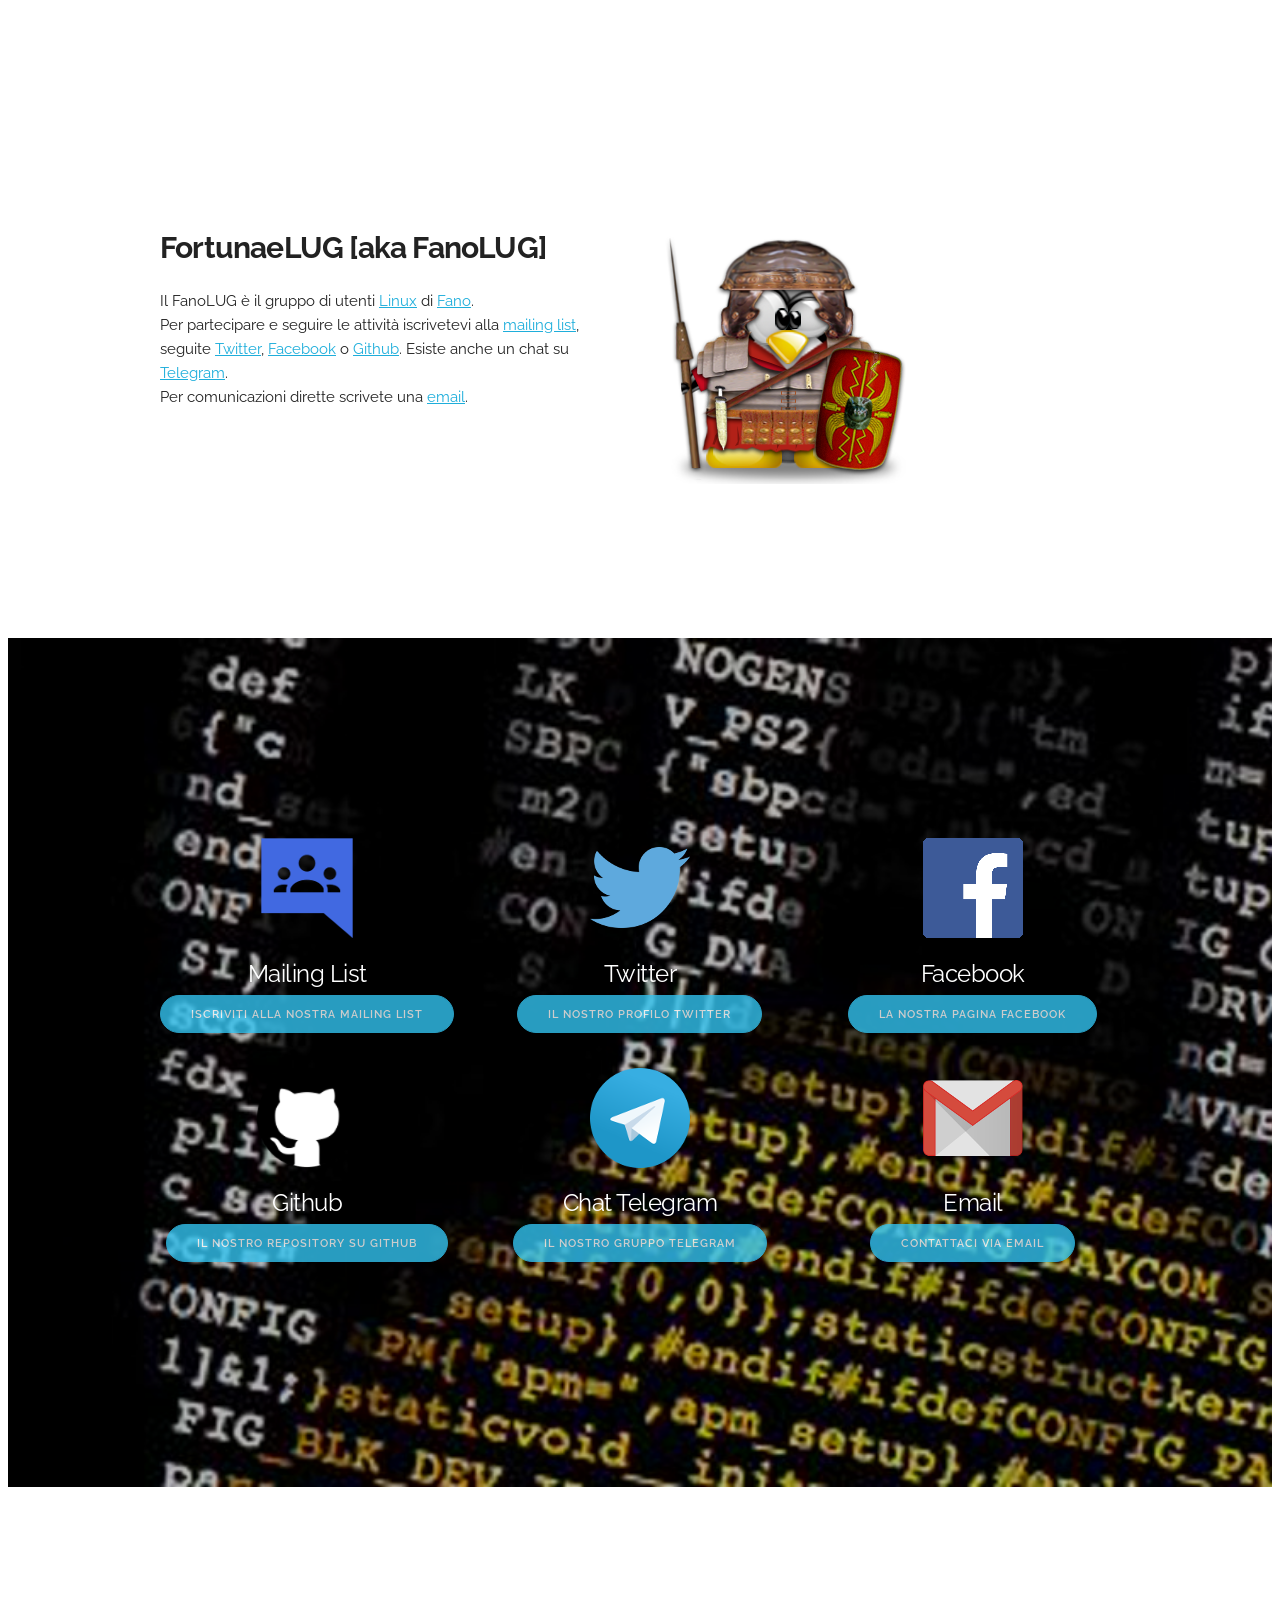
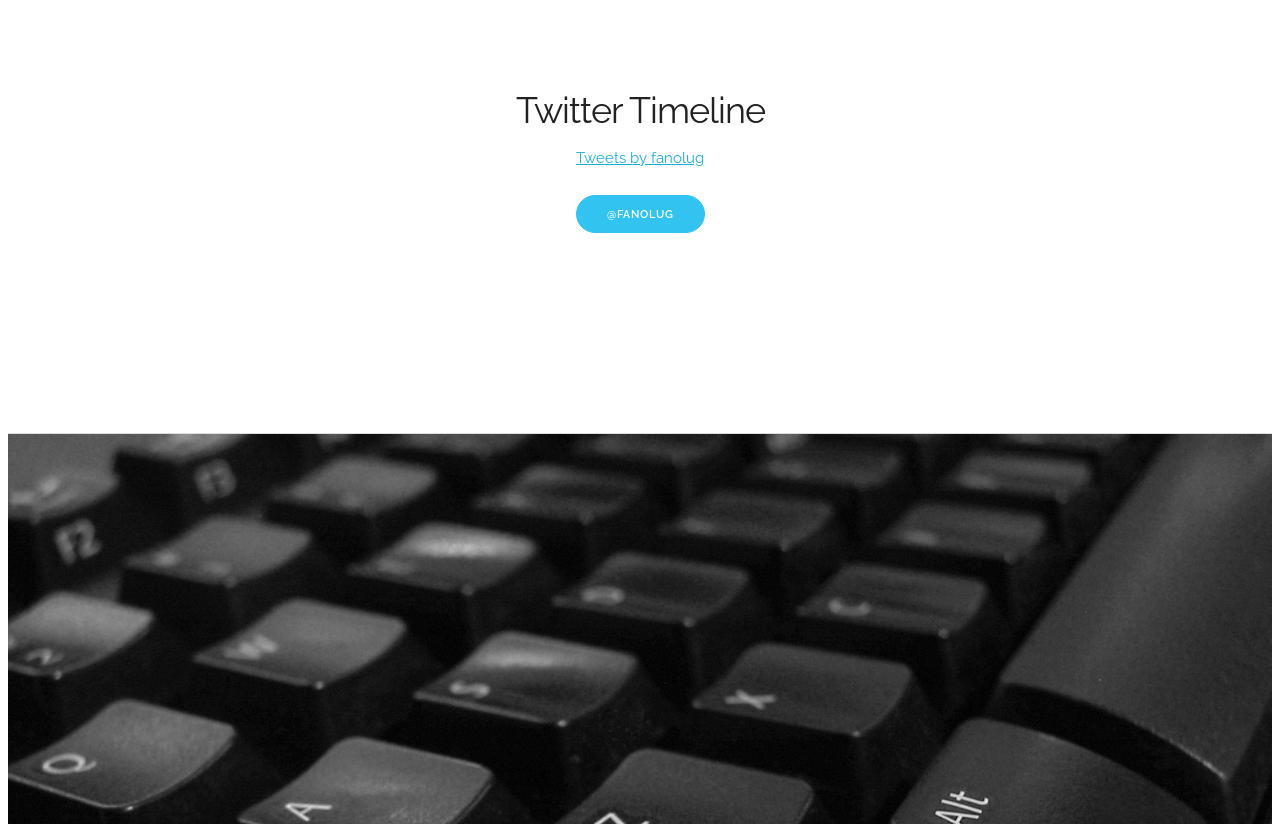
==== sitonew/index.html @ d25d57a5 "bozza nuovo sito by trottomv" ====
<!DOCTYPE html>
<html lang="en">
<head>

  <!-- Basic Page Needs
  –––––––––––––––––––––––––––––––––––––––––––––––––– -->
  <meta charset="utf-8">
  <title>Skeleton: Responsive CSS Boilerplate</title>
  <meta name="description" content="">
  <meta name="author" content="">

  <!-- Mobile Specific Metas
  –––––––––––––––––––––––––––––––––––––––––––––––––– -->
  <meta name="viewport" content="width=device-width, initial-scale=1">

  <!-- FONT
  –––––––––––––––––––––––––––––––––––––––––––––––––– -->
  <link href='//fonts.googleapis.com/css?family=Raleway:400,300,600' rel='stylesheet' type='text/css'>

  <!-- CSS
  –––––––––––––––––––––––––––––––––––––––––––––––––– -->
  <link rel="stylesheet" href="..css/normalize.css">
  <link rel="stylesheet" href="css/skeleton.css">
  <link rel="stylesheet" href="css/custom.css">

  <!-- Scripts
  –––––––––––––––––––––––––––––––––––––––––––––––––– -->
  <script src="//ajax.googleapis.com/ajax/libs/jquery/2.1.1/jquery.min.js"></script>

  <!-- Favicon
  –––––––––––––––––––––––––––––––––––––––––––––––––– -->
  <link rel="icon" type="image/png" href="../../dist/images/favicon.png">

</head>
<body>

  <!-- Primary Page Layout
  –––––––––––––––––––––––––––––––––––––––––––––––––– -->

  <div class="section hero">
    <div class="container">
      <div class="row">
        <div class="one-half column">
          <h4 class="hero-heading"><b>FortunaeLUG [aka FanoLUG]</b></h4>
            Il FanoLUG è il gruppo di utenti <a href="https://it.wikipedia.org/wiki/Linux">Linux</a> di <a href="https://it.wikipedia.org/wiki/Fano">Fano</a>.<br/>
            Per partecipare e seguire le attività iscrivetevi alla <a href="https://groups.google.com/forum/#!forum/fanolug">mailing list</a>, seguite <a href="http://twitter.com/fanolug">Twitter</a>, <a href="https://www.facebook.com/fanolug">Facebook</a> o <a href="https://github.com/fanolug">Github</a>. Esiste anche un chat su <a href="https://github.com/fanolug">Telegram</a>.<br/>
            Per comunicazioni dirette scrivete una <a href="mailto:gecco@napodano.com">email</a>.<br/>
        </div>
        <div class="one-half column phones">
          <img src="images/logolug.png">
        </div>
      </div>
    </div>
  </div>

  <div class="section values">
    <div class="container">
      <div class="row">
        <div class="one-third column value">
          <h2 class="value-multiplier"><img src="images/googlegroups.png"></h2>
          <h5 class="value-heading">Mailing List</h5>
          <p class="value-description"><a class="button button-primary" href="https://groups.google.com/forum/#!forum/fanolug">Iscriviti alla nostra Mailing List</a></p>
        </div>
        <div class="one-third column value">
          <h2 class="value-multiplier"><img src="images/twitter.png"></h2>
          <h5 class="value-heading">Twitter</h5>
          <p class="value-description"><a class="button button-primary" href="https://twitter.com/fanolug">Il nostro profilo Twitter</a></p>
        </div>
        <div class="one-third column value">
          <h2 class="value-multiplier"><img src="images/facebook.png"></h2>
          <h5 class="value-heading">Facebook</h5>
          <p class="value-description"><a class="button button-primary" href="https://www.facebook.com/fanolug">La nostra pagina Facebook</a></p>
        </div>
      </div>
      <div class="row">
        <div class="one-third column value">
          <h2 class="value-multiplier"><img src="images/github.png"></h2>
          <h5 class="value-heading">Github</h5>
          <p class="value-description"><a class="button button-primary" href="https://github.com/fanolug">Il nostro repository su Github</a></p>
        </div>
        <div class="one-third column value">
          <h2 class="value-multiplier"><img src="images/telegram.png"></h2>
          <h5 class="value-heading">Chat Telegram</h5>
          <p class="value-description"><a class="button button-primary" href="https://github.com/fanolug">Il nostro gruppo Telegram</a></p>
        </div>
        <div class="one-third column value">
          <h2 class="value-multiplier"><img src="images/gmail.png"></h2>
          <h5 class="value-heading">Email</h5>
          <p class="value-description"><a class="button button-primary" href="mailto:gecco@napodano.com">Contattaci via Email</a></p>
        </div>
      </div>
    </div>
  </div>

  <div class="section get-help">
    <div class="container">
      <h3 class="section-heading">Twitter Timeline</h3>
      <p><a class="twitter-timeline" data-lang="it" data-width="800" data-height="800" data-theme="light" href="https://twitter.com/fanolug">Tweets by fanolug</a> <script async src="//platform.twitter.com/widgets.js" charset="utf-8"></script></p>
      <a class="button button-primary" href="https://twitter.com/fanolug">@fanolug</a>
    </div>
  </div>

  <div class="section categories">
    <!-- <div class="container">
      <h3 class="section-heading">Responsive Images</h3>
      <p class="section-description">Skeleton images sit easily in grid with .u-max-full-width class. I suggest exploring solution to serving different images based on device size.</p>
      <div class="row">
        <div class="one-half column category">
          <img class="u-max-full-width" src="images/placeholder.png">
        </div>
        <div class="one-half column category">
          <img class="u-max-full-width" src="images/placeholder.png">
        </div>
      </div>
    </div> -->
  </div>




<!-- End Document
  –––––––––––––––––––––––––––––––––––––––––––––––––– -->
</body>
</html>
---- sitonew/css/skeleton.css ----
/*
* Skeleton V2.0.4
* Copyright 2014, Dave Gamache
* www.getskeleton.com
* Free to use under the MIT license.
* http://www.opensource.org/licenses/mit-license.php
* 12/29/2014
*/


/* Table of contents
––––––––––––––––––––––––––––––––––––––––––––––––––
- Grid
- Base Styles
- Typography
- Links
- Buttons
- Forms
- Lists
- Code
- Tables
- Spacing
- Utilities
- Clearing
- Media Queries
*/


/* Grid
–––––––––––––––––––––––––––––––––––––––––––––––––– */
.container {
  position: relative;
  width: 100%;
  max-width: 960px;
  margin: 0 auto;
  padding: 0 20px;
  box-sizing: border-box; }
.column,
.columns {
  width: 100%;
  float: left;
  box-sizing: border-box; }

/* For devices larger than 400px */
@media (min-width: 400px) {
  .container {
    width: 85%;
    padding: 0; }
}

/* For devices larger than 550px */
@media (min-width: 550px) {
  .container {
    width: 80%; }
  .column,
  .columns {
    margin-left: 4%; }
  .column:first-child,
  .columns:first-child {
    margin-left: 0; }

  .one.column,
  .one.columns                    { width: 4.66666666667%; }
  .two.columns                    { width: 13.3333333333%; }
  .three.columns                  { width: 22%;            }
  .four.columns                   { width: 30.6666666667%; }
  .five.columns                   { width: 39.3333333333%; }
  .six.columns                    { width: 48%;            }
  .seven.columns                  { width: 56.6666666667%; }
  .eight.columns                  { width: 65.3333333333%; }
  .nine.columns                   { width: 74.0%;          }
  .ten.columns                    { width: 82.6666666667%; }
  .eleven.columns                 { width: 91.3333333333%; }
  .twelve.columns                 { width: 100%; margin-left: 0; }

  .one-third.column               { width: 30.6666666667%; }
  .two-thirds.column              { width: 65.3333333333%; }

  .one-half.column                { width: 48%; }

  /* Offsets */
  .offset-by-one.column,
  .offset-by-one.columns          { margin-left: 8.66666666667%; }
  .offset-by-two.column,
  .offset-by-two.columns          { margin-left: 17.3333333333%; }
  .offset-by-three.column,
  .offset-by-three.columns        { margin-left: 26%;            }
  .offset-by-four.column,
  .offset-by-four.columns         { margin-left: 34.6666666667%; }
  .offset-by-five.column,
  .offset-by-five.columns         { margin-left: 43.3333333333%; }
  .offset-by-six.column,
  .offset-by-six.columns          { margin-left: 52%;            }
  .offset-by-seven.column,
  .offset-by-seven.columns        { margin-left: 60.6666666667%; }
  .offset-by-eight.column,
  .offset-by-eight.columns        { margin-left: 69.3333333333%; }
  .offset-by-nine.column,
  .offset-by-nine.columns         { margin-left: 78.0%;          }
  .offset-by-ten.column,
  .offset-by-ten.columns          { margin-left: 86.6666666667%; }
  .offset-by-eleven.column,
  .offset-by-eleven.columns       { margin-left: 95.3333333333%; }

  .offset-by-one-third.column,
  .offset-by-one-third.columns    { margin-left: 34.6666666667%; }
  .offset-by-two-thirds.column,
  .offset-by-two-thirds.columns   { margin-left: 69.3333333333%; }

  .offset-by-one-half.column,
  .offset-by-one-half.columns     { margin-left: 52%; }

}


/* Base Styles
–––––––––––––––––––––––––––––––––––––––––––––––––– */
/* NOTE
html is set to 62.5% so that all the REM measurements throughout Skeleton
are based on 10px sizing. So basically 1.5rem = 15px :) */
html {
  font-size: 62.5%; }
body {
  font-size: 1.5em; /* currently ems cause chrome bug misinterpreting rems on body element */
  line-height: 1.6;
  font-weight: 400;
  font-family: "Raleway", "HelveticaNeue", "Helvetica Neue", Helvetica, Arial, sans-serif;
  color: #222; }


/* Typography
–––––––––––––––––––––––––––––––––––––––––––––––––– */
h1, h2, h3, h4, h5, h6 {
  margin-top: 0;
  margin-bottom: 2rem;
  font-weight: 400; }
h1 { font-size: 4.0rem; line-height: 1.2;  letter-spacing: -.1rem;}
h2 { font-size: 3.6rem; line-height: 1.25; letter-spacing: -.1rem; }
h3 { font-size: 3.0rem; line-height: 1.3;  letter-spacing: -.1rem; }
h4 { font-size: 2.4rem; line-height: 1.35; letter-spacing: -.08rem; }
h5 { font-size: 1.8rem; line-height: 1.5;  letter-spacing: -.05rem; }
h6 { font-size: 1.5rem; line-height: 1.6;  letter-spacing: 0; }

/* Larger than phablet */
@media (min-width: 550px) {
  h1 { font-size: 5.0rem; }
  h2 { font-size: 4.2rem; }
  h3 { font-size: 3.6rem; }
  h4 { font-size: 3.0rem; }
  h5 { font-size: 2.4rem; }
  h6 { font-size: 1.5rem; }
}

p {
  margin-top: 0; }


/* Links
–––––––––––––––––––––––––––––––––––––––––––––––––– */
a {
  color: #1EAEDB; }
a:hover {
  color: #0FA0CE; }


/* Buttons
–––––––––––––––––––––––––––––––––––––––––––––––––– */
.button,
button,
input[type="submit"],
input[type="reset"],
input[type="button"] {
  display: inline-block;
  height: 38px;
  padding: 0 30px;
  color: #555;
  text-align: center;
  font-size: 11px;
  font-weight: 600;
  line-height: 38px;
  letter-spacing: .1rem;
  text-transform: uppercase;
  text-decoration: none;
  white-space: nowrap;
  background-color: transparent;
  border-radius: 4px;
  border: 1px solid #bbb;
  cursor: pointer;
  box-sizing: border-box; }
.button:hover,
button:hover,
input[type="submit"]:hover,
input[type="reset"]:hover,
input[type="button"]:hover,
.button:focus,
button:focus,
input[type="submit"]:focus,
input[type="reset"]:focus,
input[type="button"]:focus {
  color: #333;
  border-color: #888;
  outline: 0; }
.button.button-primary,
button.button-primary,
input[type="submit"].button-primary,
input[type="reset"].button-primary,
input[type="button"].button-primary {
  color: #FFF;
  background-color: #33C3F0;
  border-color: #33C3F0; }
.button.button-primary:hover,
button.button-primary:hover,
input[type="submit"].button-primary:hover,
input[type="reset"].button-primary:hover,
input[type="button"].button-primary:hover,
.button.button-primary:focus,
button.button-primary:focus,
input[type="submit"].button-primary:focus,
input[type="reset"].button-primary:focus,
input[type="button"].button-primary:focus {
  color: #FFF;
  background-color: #1EAEDB;
  border-color: #1EAEDB; }


/* Forms
–––––––––––––––––––––––––––––––––––––––––––––––––– */
input[type="email"],
input[type="number"],
input[type="search"],
input[type="text"],
input[type="tel"],
input[type="url"],
input[type="password"],
textarea,
select {
  height: 38px;
  padding: 6px 10px; /* The 6px vertically centers text on FF, ignored by Webkit */
  background-color: #fff;
  border: 1px solid #D1D1D1;
  border-radius: 4px;
  box-shadow: none;
  box-sizing: border-box; }
/* Removes awkward default styles on some inputs for iOS */
input[type="email"],
input[type="number"],
input[type="search"],
input[type="text"],
input[type="tel"],
input[type="url"],
input[type="password"],
textarea {
  -webkit-appearance: none;
     -moz-appearance: none;
          appearance: none; }
textarea {
  min-height: 65px;
  padding-top: 6px;
  padding-bottom: 6px; }
input[type="email"]:focus,
input[type="number"]:focus,
input[type="search"]:focus,
input[type="text"]:focus,
input[type="tel"]:focus,
input[type="url"]:focus,
input[type="password"]:focus,
textarea:focus,
select:focus {
  border: 1px solid #33C3F0;
  outline: 0; }
label,
legend {
  display: block;
  margin-bottom: .5rem;
  font-weight: 600; }
fieldset {
  padding: 0;
  border-width: 0; }
input[type="checkbox"],
input[type="radio"] {
  display: inline; }
label > .label-body {
  display: inline-block;
  margin-left: .5rem;
  font-weight: normal; }


/* Lists
–––––––––––––––––––––––––––––––––––––––––––––––––– */
ul {
  list-style: circle inside; }
ol {
  list-style: decimal inside; }
ol, ul {
  padding-left: 0;
  margin-top: 0; }
ul ul,
ul ol,
ol ol,
ol ul {
  margin: 1.5rem 0 1.5rem 3rem;
  font-size: 90%; }
li {
  margin-bottom: 1rem; }


/* Code
–––––––––––––––––––––––––––––––––––––––––––––––––– */
code {
  padding: .2rem .5rem;
  margin: 0 .2rem;
  font-size: 90%;
  white-space: nowrap;
  background: #F1F1F1;
  border: 1px solid #E1E1E1;
  border-radius: 4px; }
pre > code {
  display: block;
  padding: 1rem 1.5rem;
  white-space: pre; }


/* Tables
–––––––––––––––––––––––––––––––––––––––––––––––––– */
th,
td {
  padding: 12px 15px;
  text-align: left;
  border-bottom: 1px solid #E1E1E1; }
th:first-child,
td:first-child {
  padding-left: 0; }
th:last-child,
td:last-child {
  padding-right: 0; }


/* Spacing
–––––––––––––––––––––––––––––––––––––––––––––––––– */
button,
.button {
  margin-bottom: 1rem; }
input,
textarea,
select,
fieldset {
  margin-bottom: 1.5rem; }
pre,
blockquote,
dl,
figure,
table,
p,
ul,
ol,
form {
  margin-bottom: 2.5rem; }


/* Utilities
–––––––––––––––––––––––––––––––––––––––––––––––––– */
.u-full-width {
  width: 100%;
  box-sizing: border-box; }
.u-max-full-width {
  max-width: 100%;
  box-sizing: border-box; }
.u-pull-right {
  float: right; }
.u-pull-left {
  float: left; }


/* Misc
–––––––––––––––––––––––––––––––––––––––––––––––––– */
hr {
  margin-top: 3rem;
  margin-bottom: 3.5rem;
  border-width: 0;
  border-top: 1px solid #E1E1E1; }


/* Clearing
–––––––––––––––––––––––––––––––––––––––––––––––––– */

/* Self Clearing Goodness */
.container:after,
.row:after,
.u-cf {
  content: "";
  display: table;
  clear: both; }


/* Media Queries
–––––––––––––––––––––––––––––––––––––––––––––––––– */
/*
Note: The best way to structure the use of media queries is to create the queries
near the relevant code. For example, if you wanted to change the styles for buttons
on small devices, paste the mobile query code up in the buttons section and style it
there.
*/


/* Larger than mobile */
@media (min-width: 400px) {}

/* Larger than phablet (also point when grid becomes active) */
@media (min-width: 550px) {}

/* Larger than tablet */
@media (min-width: 750px) {}

/* Larger than desktop */
@media (min-width: 1000px) {}

/* Larger than Desktop HD */
@media (min-width: 1200px) {}
---- sitonew/css/custom.css ----
/* Shared
–––––––––––––––––––––––––––––––––––––––––––––––––– */
.button {
  border-radius: 100px;
}

/* Sections
–––––––––––––––––––––––––––––––––––––––––––––––––– */
.section {
  padding: 8rem 0 7rem;
  text-align: center;
}
.section-heading,
.section-description {
  margin-bottom: 1.2rem;
}

/* Hero
–––––––––––––––––––––––––––––––––––––––––––––––––– */
.phones {
  position: relative;
}
.phone {
  position: relative;
  max-width: 80%;
  margin: 3rem auto -12rem;
}
.phone + .phone {
  display: none;
}

/* Values
–––––––––––––––––––––––––––––––––––––––––––––––––– */
.values {
  background-image: url('../images/codingtux.png');
  background-size: cover;
  color: #fff;
  padding-bottom: 5rem;
}
.value-multiplier {
  margin-bottom: .5rem;
  color: #11DFC7;
}
.value-heading {
  margin-bottom: .3rem;
}
.value-description {
  opacity: .8;
  font-weight: 600;
}

/* Help
–––––––––––––––––––––––––––––––––––––––––––––––––– */
.get-help {
  border-bottom: 1px solid #ddd;
}

/* Categories
–––––––––––––––––––––––––––––––––––––––––––––––––– */
.categories {
  background-image: url('../images/keyboard.jpg');
  background-size: cover;
  color: #fff;
}
.categories .section-description {
  margin-bottom: 4rem;
}

/* Bigger than 550 */
@media (min-width: 550px) {
  .section {
    padding: 12rem 0 11rem;
  }
  .hero {
    padding-bottom: 12rem;
    text-align: left;
    height: 165px;
  }
  .phone {
    position: absolute;
    top: -7rem;
    right: 3rem;
    max-height: 362px;
    z-index: 3;
  }
  .phone + .phone {
    top: -6rem;
    display: block;
    max-width: 73.8%;
    right: 0;
    z-index: 2;
    max-height: 338px;
  }
  .hero-heading {
    font-size: 2.4rem;
  }
}

/* Bigger than 750 */
@media (min-width: 750px) {
  .hero {
    height: 190px;
  }
  .hero-heading {
    font-size: 2.6rem;
  }
  .section {
    padding: 14rem 0 15rem;
  }
  .hero {
    padding: 16rem 0 14rem;
  }
  .section-description {
    max-width: 60%;
    margin-left: auto;
    margin-right: auto;
  }
  .phone {
    top: -14rem;
    right: 5rem;
    max-height: 510px;
  }
  .phone + .phone {
    top: -12rem;
    max-height: 472px;
  }
  .categories {
    padding: 15rem 0 8rem;
  }
}

/* Bigger than 1000 */
@media (min-width: 1000px) {
  .section {
    padding: 20rem 0 19rem;
  }
  .hero {
    padding: 22rem 0;
  }
  .hero-heading {
    font-size: 3.0rem;
  }
  .phone {
    top: -16rem;
    max-height: 615px;
  }
  .phone + .phone {
    top: -14rem;
    max-height: 570px;
  }
}
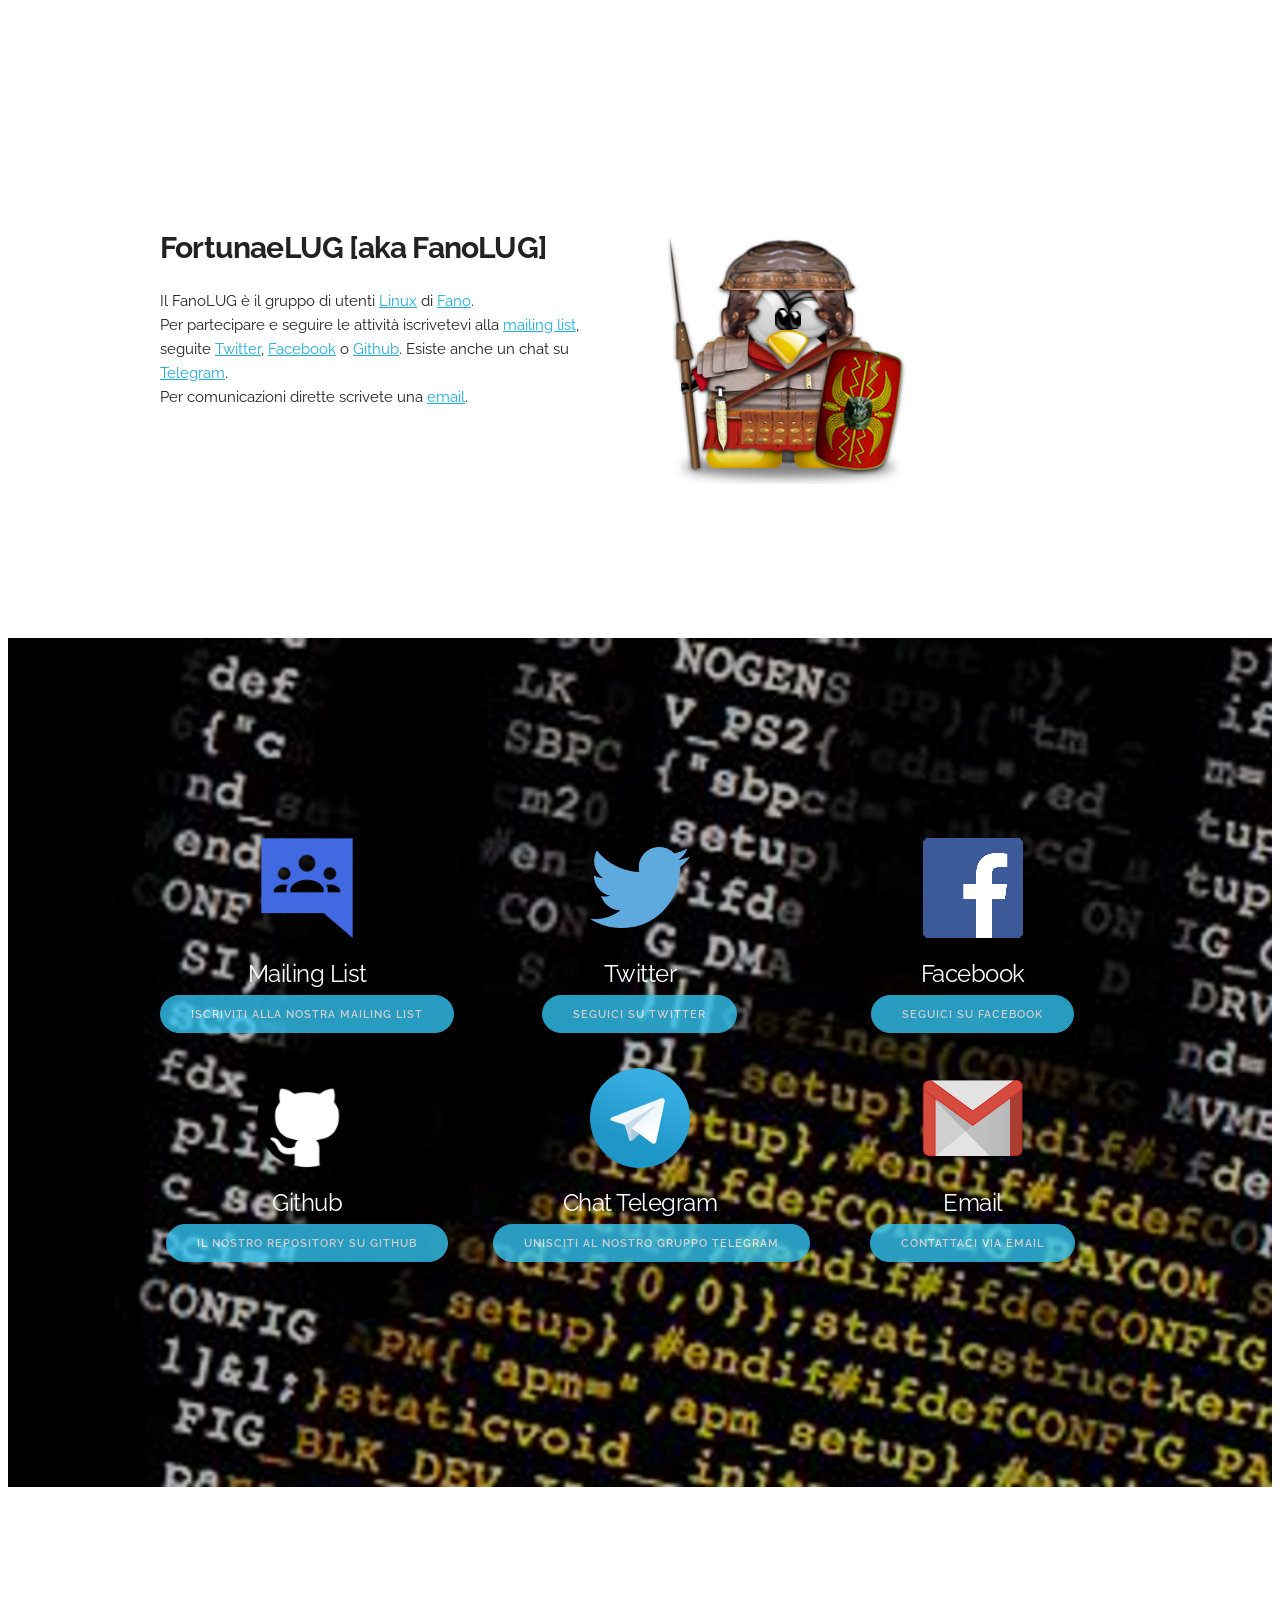
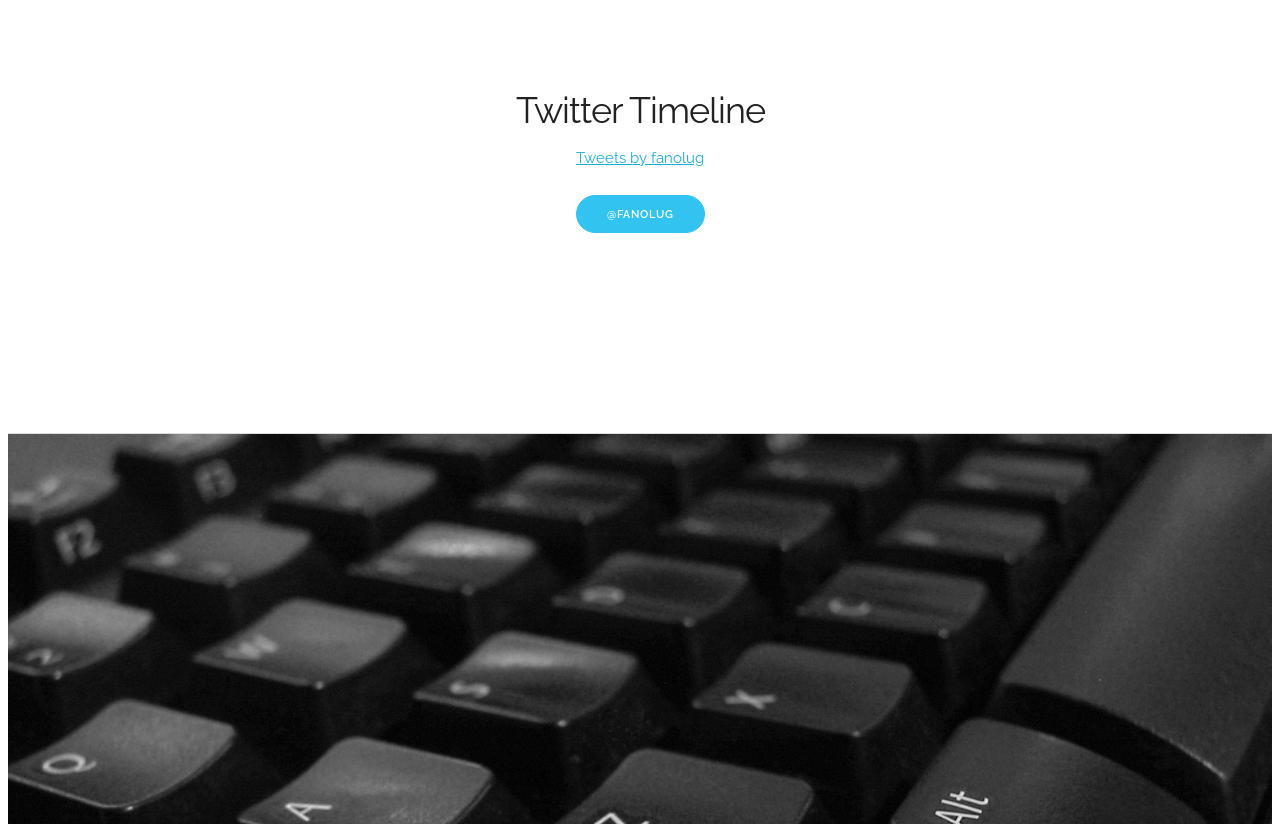
==== commit 8a6335e1: "piccole correzioni" ====
--- a/sitonew/index.html
+++ b/sitonew/index.html
@@ -64,12 +64,12 @@
         <div class="one-third column value">
           <h2 class="value-multiplier"><img src="images/twitter.png"></h2>
           <h5 class="value-heading">Twitter</h5>
-          <p class="value-description"><a class="button button-primary" href="https://twitter.com/fanolug">Il nostro profilo Twitter</a></p>
+          <p class="value-description"><a class="button button-primary" href="https://twitter.com/fanolug">Seguici su Twitter</a></p>
         </div>
         <div class="one-third column value">
           <h2 class="value-multiplier"><img src="images/facebook.png"></h2>
           <h5 class="value-heading">Facebook</h5>
-          <p class="value-description"><a class="button button-primary" href="https://www.facebook.com/fanolug">La nostra pagina Facebook</a></p>
+          <p class="value-description"><a class="button button-primary" href="https://www.facebook.com/fanolug">Seguici su Facebook</a></p>
         </div>
       </div>
       <div class="row">
@@ -81,7 +81,7 @@
         <div class="one-third column value">
           <h2 class="value-multiplier"><img src="images/telegram.png"></h2>
           <h5 class="value-heading">Chat Telegram</h5>
-          <p class="value-description"><a class="button button-primary" href="https://github.com/fanolug">Il nostro gruppo Telegram</a></p>
+          <p class="value-description"><a class="button button-primary" href="https://github.com/fanolug">Unisciti al nostro gruppo Telegram</a></p>
         </div>
         <div class="one-third column value">
           <h2 class="value-multiplier"><img src="images/gmail.png"></h2>
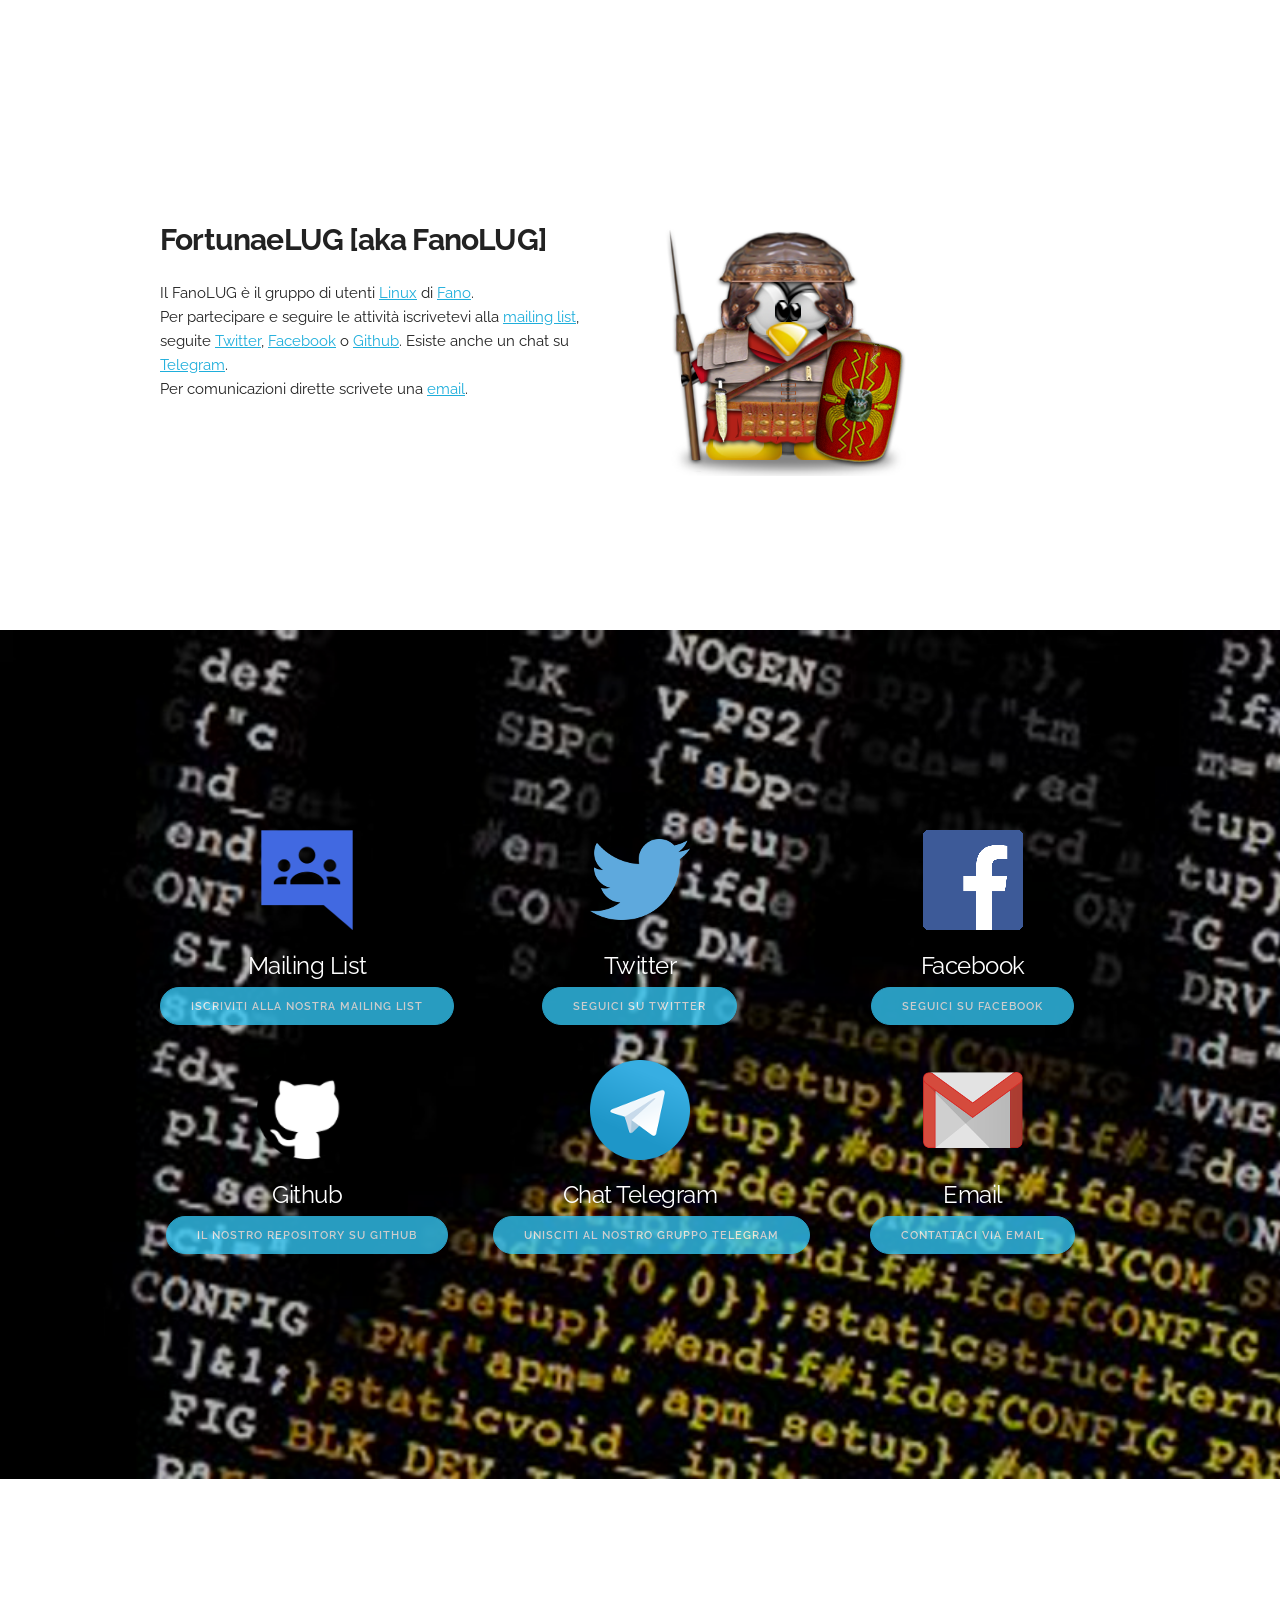
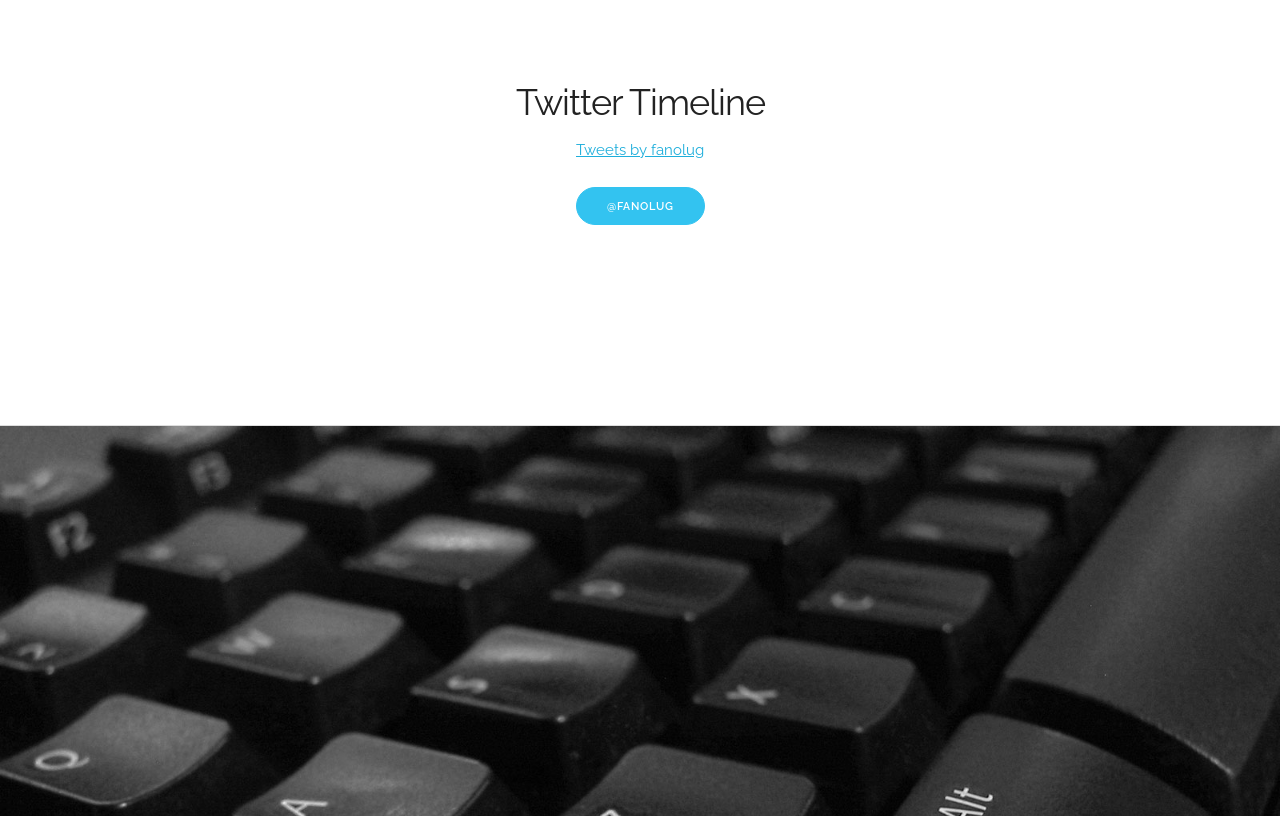
==== commit 4b8183a4: "piccole correzioni #2" ====
--- a/sitonew/index.html
+++ b/sitonew/index.html
@@ -5,7 +5,7 @@
   <!-- Basic Page Needs
   –––––––––––––––––––––––––––––––––––––––––––––––––– -->
   <meta charset="utf-8">
-  <title>Skeleton: Responsive CSS Boilerplate</title>
+  <title>Fano LUG</title>
   <meta name="description" content="">
   <meta name="author" content="">
 
@@ -19,7 +19,7 @@
 
   <!-- CSS
   –––––––––––––––––––––––––––––––––––––––––––––––––– -->
-  <link rel="stylesheet" href="..css/normalize.css">
+  <link rel="stylesheet" href="css/normalize.css">
   <link rel="stylesheet" href="css/skeleton.css">
   <link rel="stylesheet" href="css/custom.css">
 
@@ -29,7 +29,7 @@
 
   <!-- Favicon
   –––––––––––––––––––––––––––––––––––––––––––––––––– -->
-  <link rel="icon" type="image/png" href="../../dist/images/favicon.png">
+  <link rel="icon" type="image/png" href="images/favicon.png">
 
 </head>
 <body>
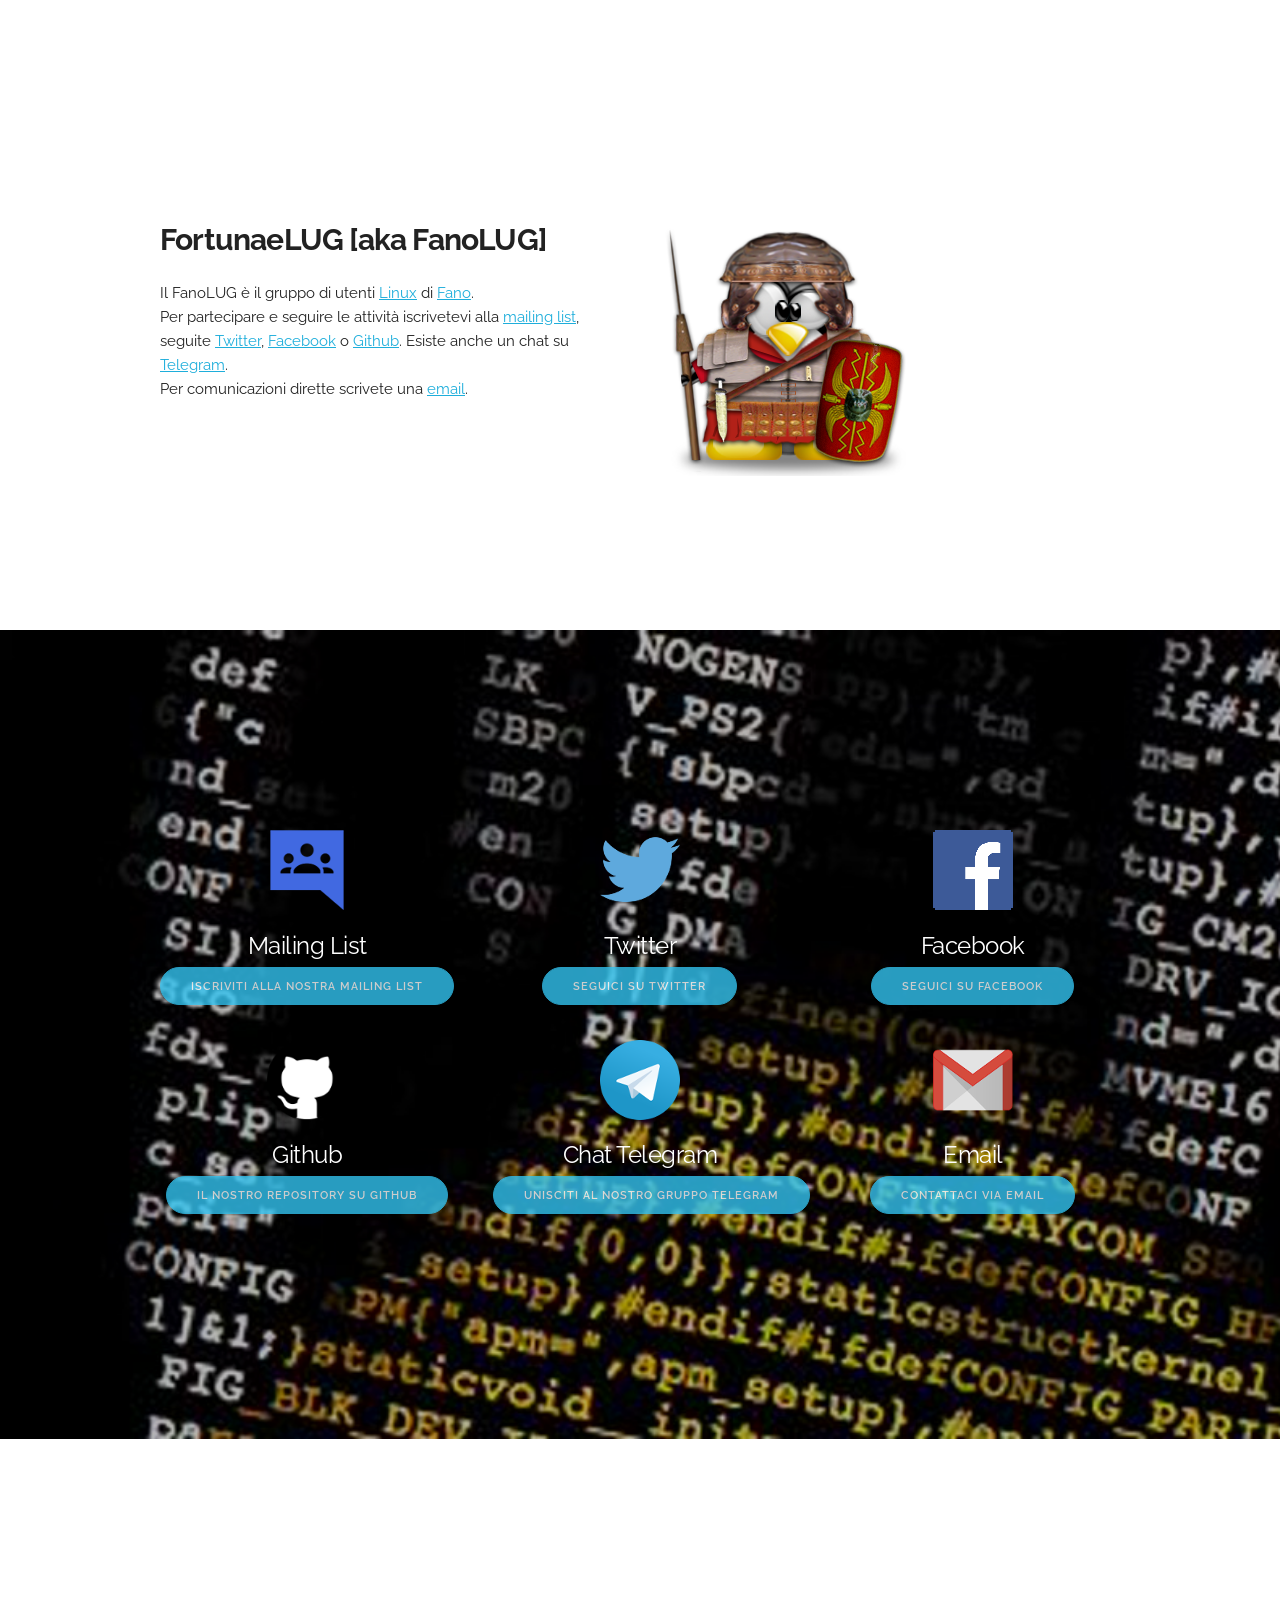
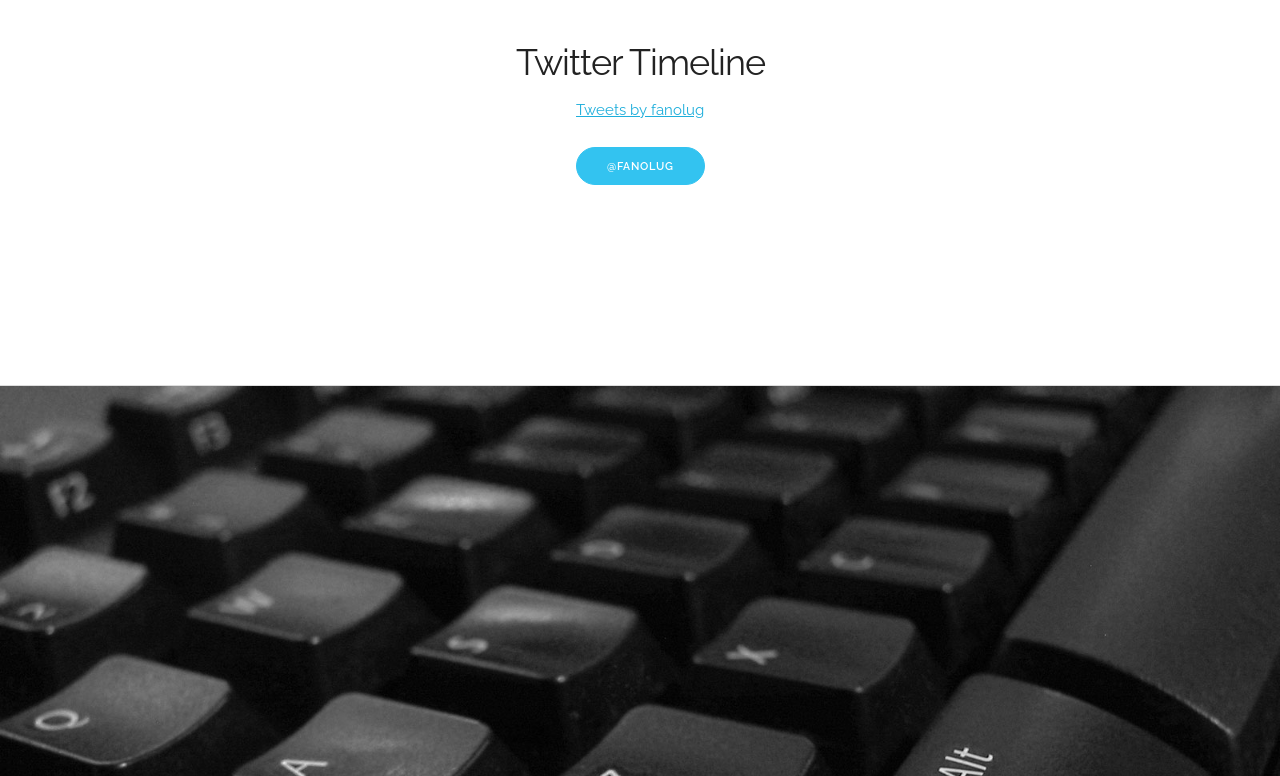
==== commit b7e0d806: "add telegram invite url" ====
--- a/sitonew/index.html
+++ b/sitonew/index.html
@@ -81,7 +81,7 @@
         <div class="one-third column value">
           <h2 class="value-multiplier"><img src="images/telegram.png"></h2>
           <h5 class="value-heading">Chat Telegram</h5>
-          <p class="value-description"><a class="button button-primary" href="https://github.com/fanolug">Unisciti al nostro gruppo Telegram</a></p>
+          <p class="value-description"><a class="button button-primary" href="https://telegram.me/joinchat/AeQvlQDM8KHifECiLUSdzQ">Unisciti al nostro gruppo Telegram</a></p>
         </div>
         <div class="one-third column value">
           <h2 class="value-multiplier"><img src="images/gmail.png"></h2>
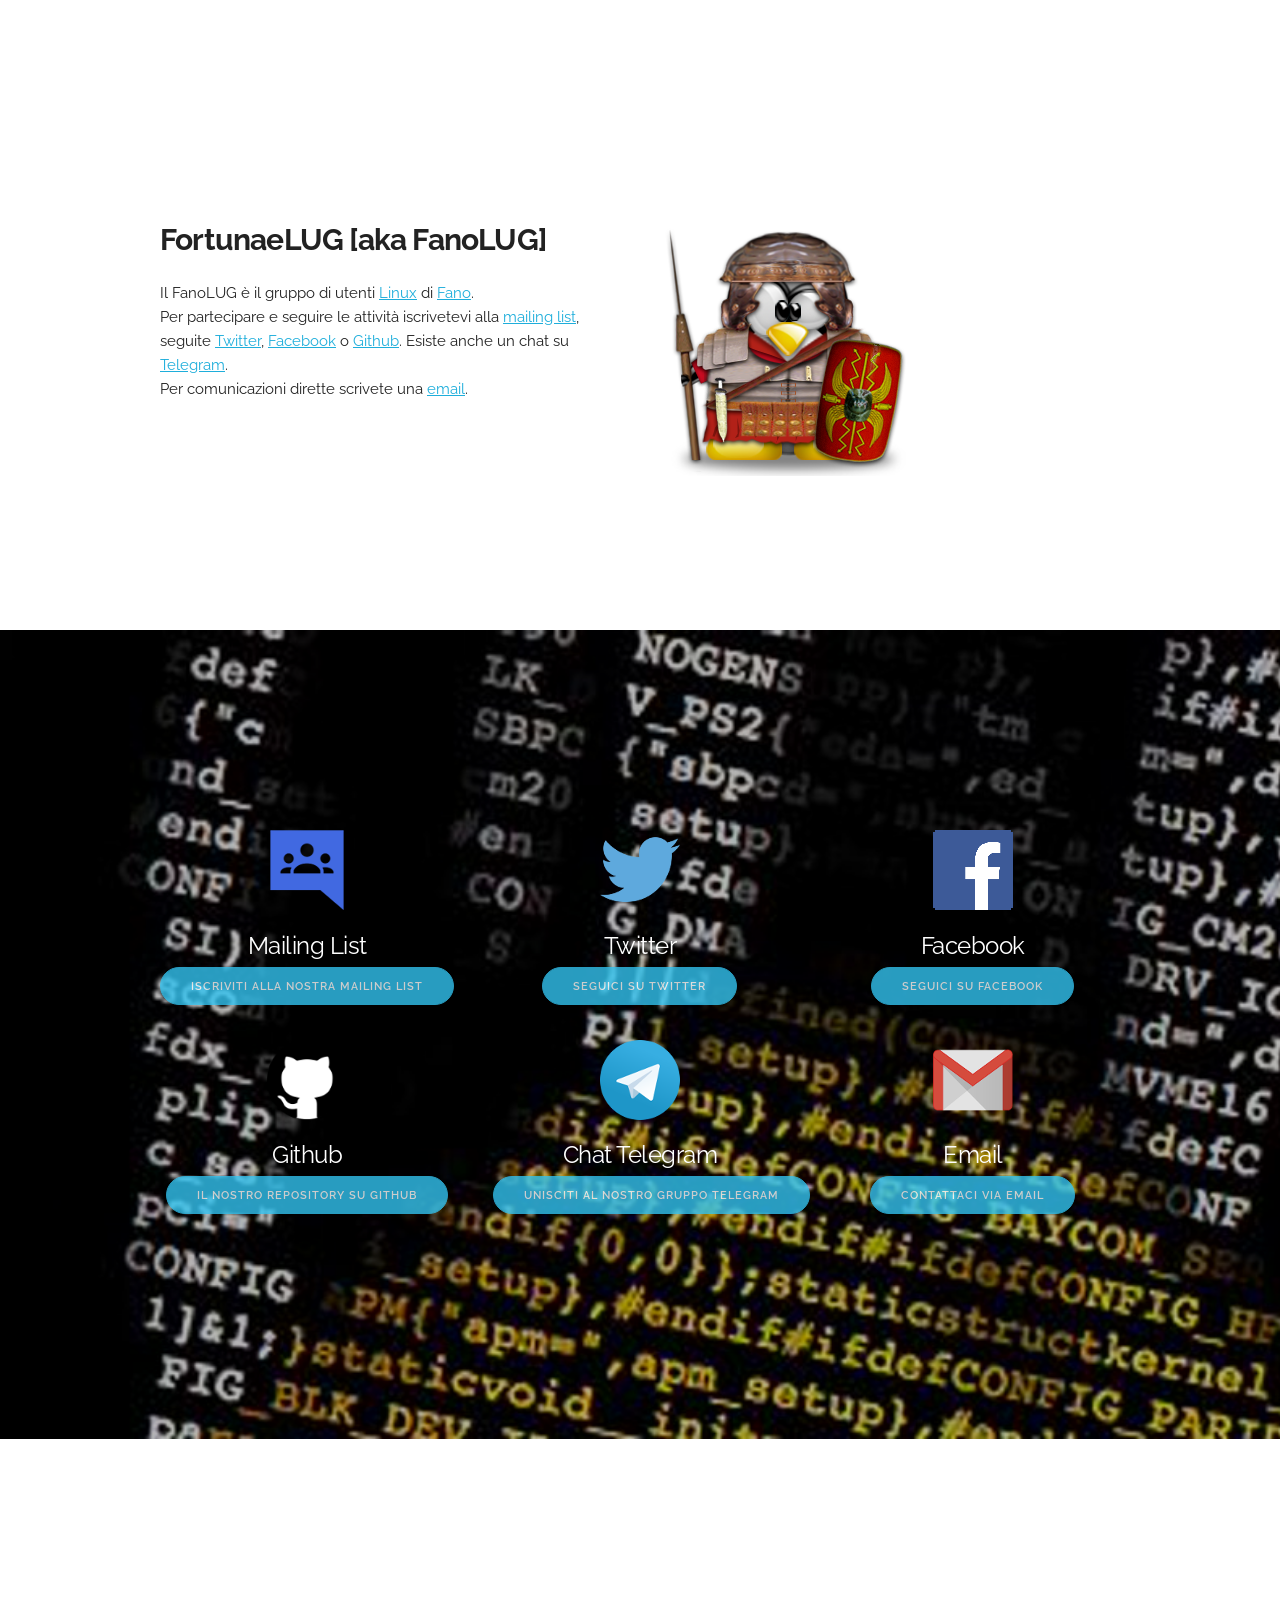
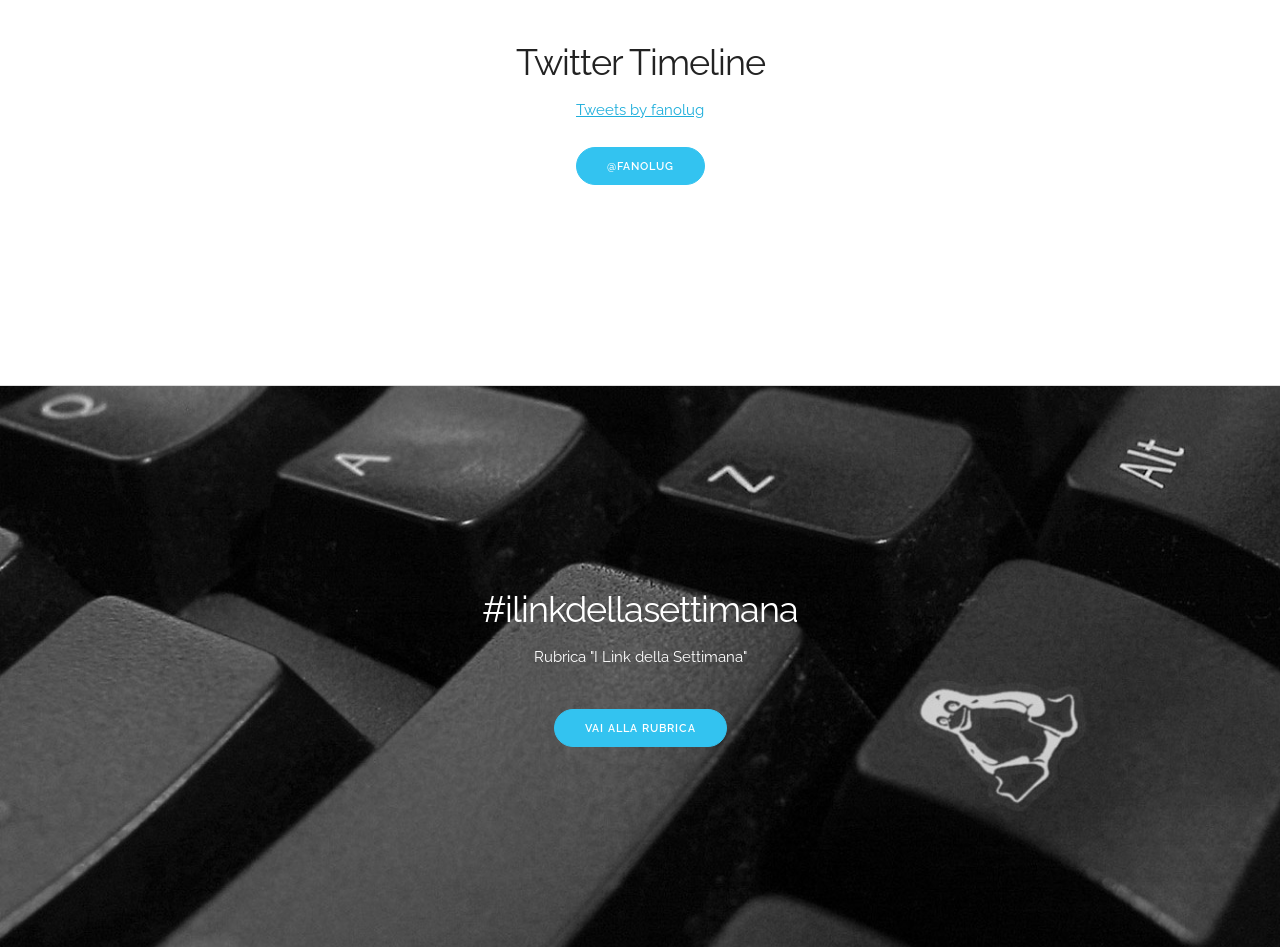
==== commit 60aa421e: "add powered by on readme" ====
--- a/sitonew/index.html
+++ b/sitonew/index.html
@@ -43,7 +43,7 @@
         <div class="one-half column">
           <h4 class="hero-heading"><b>FortunaeLUG [aka FanoLUG]</b></h4>
             Il FanoLUG è il gruppo di utenti <a href="https://it.wikipedia.org/wiki/Linux">Linux</a> di <a href="https://it.wikipedia.org/wiki/Fano">Fano</a>.<br/>
-            Per partecipare e seguire le attività iscrivetevi alla <a href="https://groups.google.com/forum/#!forum/fanolug">mailing list</a>, seguite <a href="http://twitter.com/fanolug">Twitter</a>, <a href="https://www.facebook.com/fanolug">Facebook</a> o <a href="https://github.com/fanolug">Github</a>. Esiste anche un chat su <a href="https://github.com/fanolug">Telegram</a>.<br/>
+            Per partecipare e seguire le attività iscrivetevi alla <a href="https://groups.google.com/forum/#!forum/fanolug">mailing list</a>, seguite <a href="http://twitter.com/fanolug">Twitter</a>, <a href="https://www.facebook.com/fanolug">Facebook</a> o <a href="https://github.com/fanolug">Github</a>. Esiste anche un chat su <a href="https://telegram.me/joinchat/AeQvlQDM8KHifECiLUSdzQ">Telegram</a>.<br/>
             Per comunicazioni dirette scrivete una <a href="mailto:gecco@napodano.com">email</a>.<br/>
         </div>
         <div class="one-half column phones">
@@ -95,24 +95,25 @@
   <div class="section get-help">
     <div class="container">
       <h3 class="section-heading">Twitter Timeline</h3>
-      <p><a class="twitter-timeline" data-lang="it" data-width="800" data-height="800" data-theme="light" href="https://twitter.com/fanolug">Tweets by fanolug</a> <script async src="//platform.twitter.com/widgets.js" charset="utf-8"></script></p>
+      <p><a class="twitter-timeline" data-lang="it" data-width="800" data-height="1000" data-theme="light" href="https://twitter.com/fanolug">Tweets by fanolug</a> <script async src="//platform.twitter.com/widgets.js" charset="utf-8"></script></p>
       <a class="button button-primary" href="https://twitter.com/fanolug">@fanolug</a>
     </div>
   </div>
 
   <div class="section categories">
-    <!-- <div class="container">
-      <h3 class="section-heading">Responsive Images</h3>
-      <p class="section-description">Skeleton images sit easily in grid with .u-max-full-width class. I suggest exploring solution to serving different images based on device size.</p>
+     <div class="container">
+      <h3 class="section-heading">#ilinkdellasettimana</h3>
+      <p class="section-description">Rubrica "I Link della Settimana"</p>
       <div class="row">
-        <div class="one-half column category">
+        <a class="button button-primary" href="https://groups.google.com/forum/#!searchin/fanolug/%5Bi$20link$20della$20settimana%5D%7Csort:date">Vai alla Rubrica</a>
+    <!--    <div class="one-half column category">
           <img class="u-max-full-width" src="images/placeholder.png">
         </div>
         <div class="one-half column category">
           <img class="u-max-full-width" src="images/placeholder.png">
-        </div>
+        </div> -->
       </div>
-    </div> -->
+    </div>
   </div>
 
 
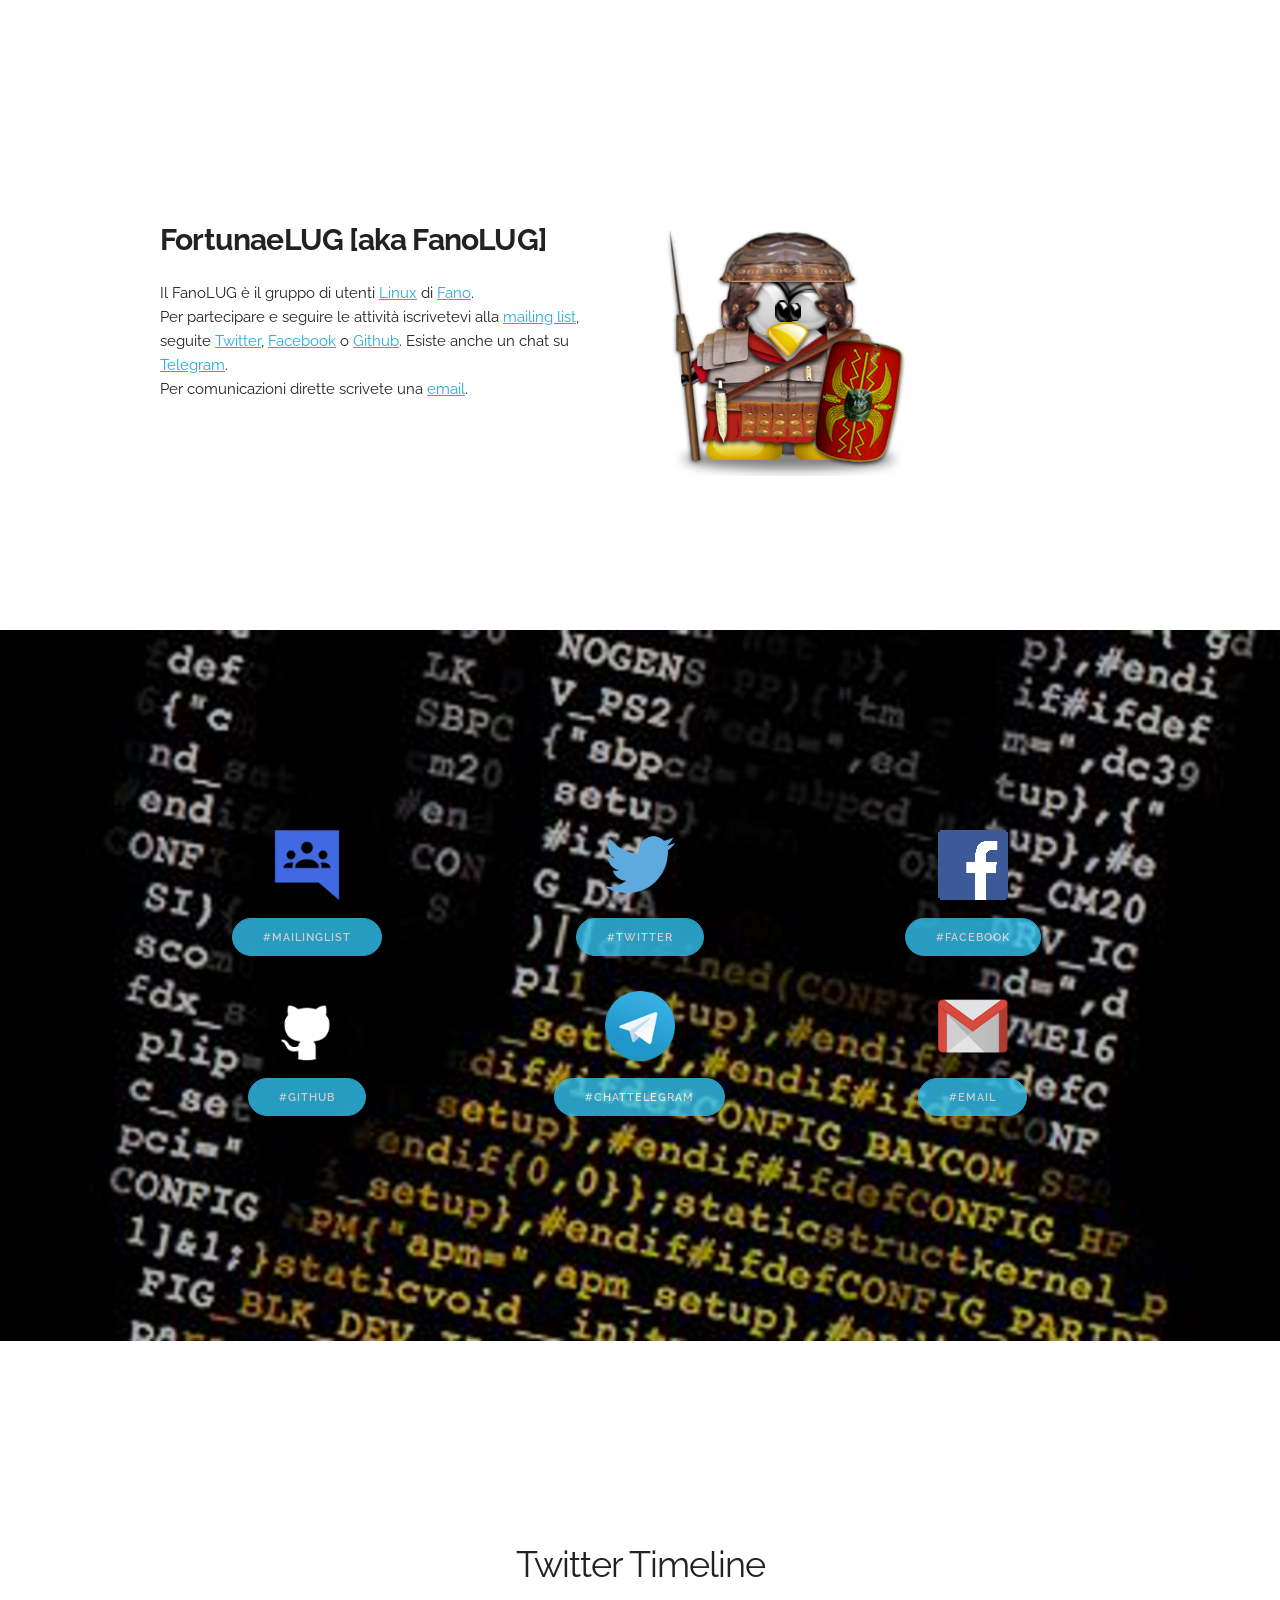
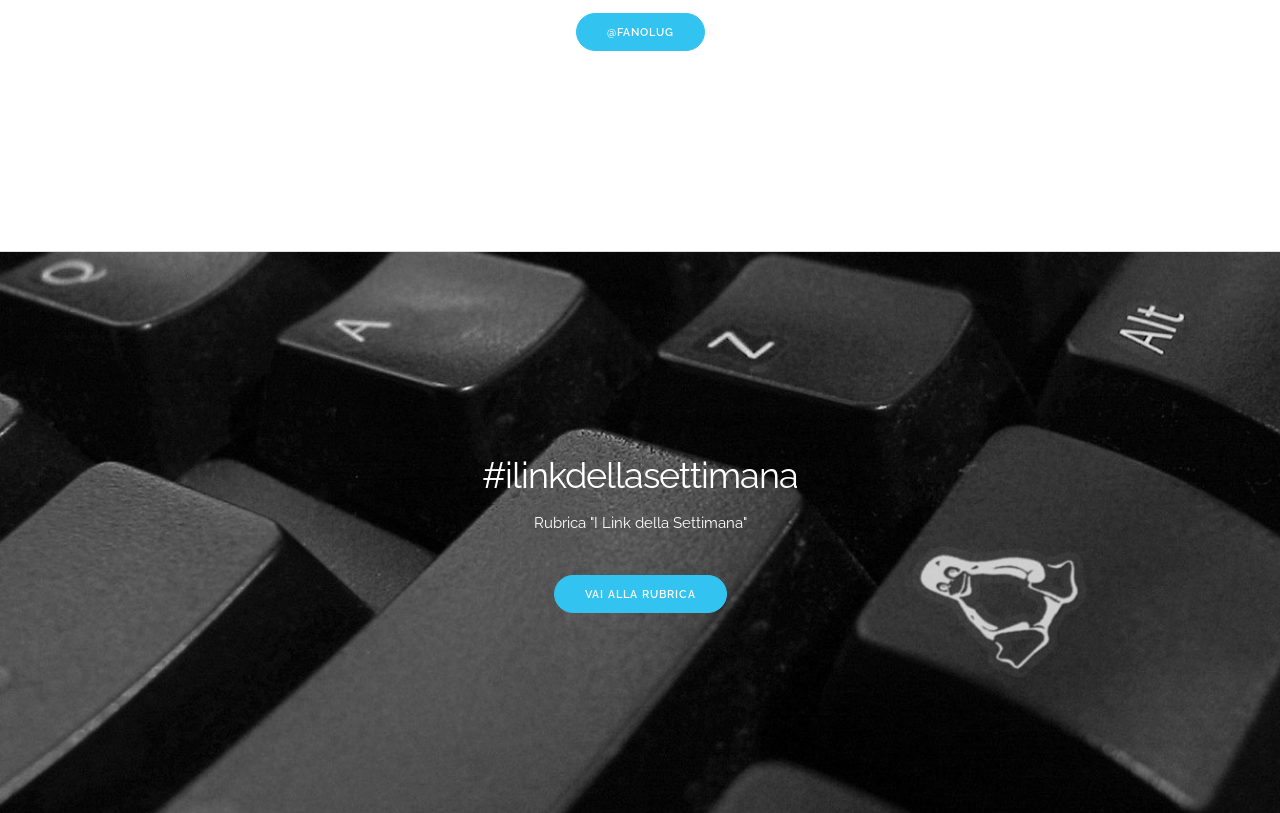
==== commit 2bb2ca41: "modify social link button" ====
--- a/sitonew/index.html
+++ b/sitonew/index.html
@@ -58,35 +58,29 @@
       <div class="row">
         <div class="one-third column value">
           <h2 class="value-multiplier"><img src="images/googlegroups.png"></h2>
-          <h5 class="value-heading">Mailing List</h5>
-          <p class="value-description"><a class="button button-primary" href="https://groups.google.com/forum/#!forum/fanolug">Iscriviti alla nostra Mailing List</a></p>
+          <p class="value-description"><a class="button button-primary" href="https://groups.google.com/forum/#!forum/fanolug">#MailingList</a></p>
         </div>
         <div class="one-third column value">
           <h2 class="value-multiplier"><img src="images/twitter.png"></h2>
-          <h5 class="value-heading">Twitter</h5>
-          <p class="value-description"><a class="button button-primary" href="https://twitter.com/fanolug">Seguici su Twitter</a></p>
+          <p class="value-description"><a class="button button-primary" href="https://twitter.com/fanolug">#Twitter</a></p>
         </div>
         <div class="one-third column value">
           <h2 class="value-multiplier"><img src="images/facebook.png"></h2>
-          <h5 class="value-heading">Facebook</h5>
-          <p class="value-description"><a class="button button-primary" href="https://www.facebook.com/fanolug">Seguici su Facebook</a></p>
+          <p class="value-description"><a class="button button-primary" href="https://www.facebook.com/fanolug">#Facebook</a></p>
         </div>
       </div>
       <div class="row">
         <div class="one-third column value">
           <h2 class="value-multiplier"><img src="images/github.png"></h2>
-          <h5 class="value-heading">Github</h5>
-          <p class="value-description"><a class="button button-primary" href="https://github.com/fanolug">Il nostro repository su Github</a></p>
+          <p class="value-description"><a class="button button-primary" href="https://github.com/fanolug">#Github</a></p>
         </div>
         <div class="one-third column value">
           <h2 class="value-multiplier"><img src="images/telegram.png"></h2>
-          <h5 class="value-heading">Chat Telegram</h5>
-          <p class="value-description"><a class="button button-primary" href="https://telegram.me/joinchat/AeQvlQDM8KHifECiLUSdzQ">Unisciti al nostro gruppo Telegram</a></p>
+          <p class="value-description"><a class="button button-primary" href="https://telegram.me/joinchat/AeQvlQDM8KHifECiLUSdzQ">#ChatTelegram</a></p>
         </div>
         <div class="one-third column value">
           <h2 class="value-multiplier"><img src="images/gmail.png"></h2>
-          <h5 class="value-heading">Email</h5>
-          <p class="value-description"><a class="button button-primary" href="mailto:gecco@napodano.com">Contattaci via Email</a></p>
+          <p class="value-description"><a class="button button-primary" href="mailto:gecco@napodano.com">#Email</a></p>
         </div>
       </div>
     </div>
@@ -95,7 +89,7 @@
   <div class="section get-help">
     <div class="container">
       <h3 class="section-heading">Twitter Timeline</h3>
-      <p><a class="twitter-timeline" data-lang="it" data-width="800" data-height="1000" data-theme="light" href="https://twitter.com/fanolug">Tweets by fanolug</a> <script async src="//platform.twitter.com/widgets.js" charset="utf-8"></script></p>
+      <p><a class="twitter-timeline" data-lang="it" data-width="800" data-height="1000" data-theme="light" href="https://twitter.com/fanolug"></a> <script async src="//platform.twitter.com/widgets.js" charset="utf-8"></script></p>
       <a class="button button-primary" href="https://twitter.com/fanolug">@fanolug</a>
     </div>
   </div>
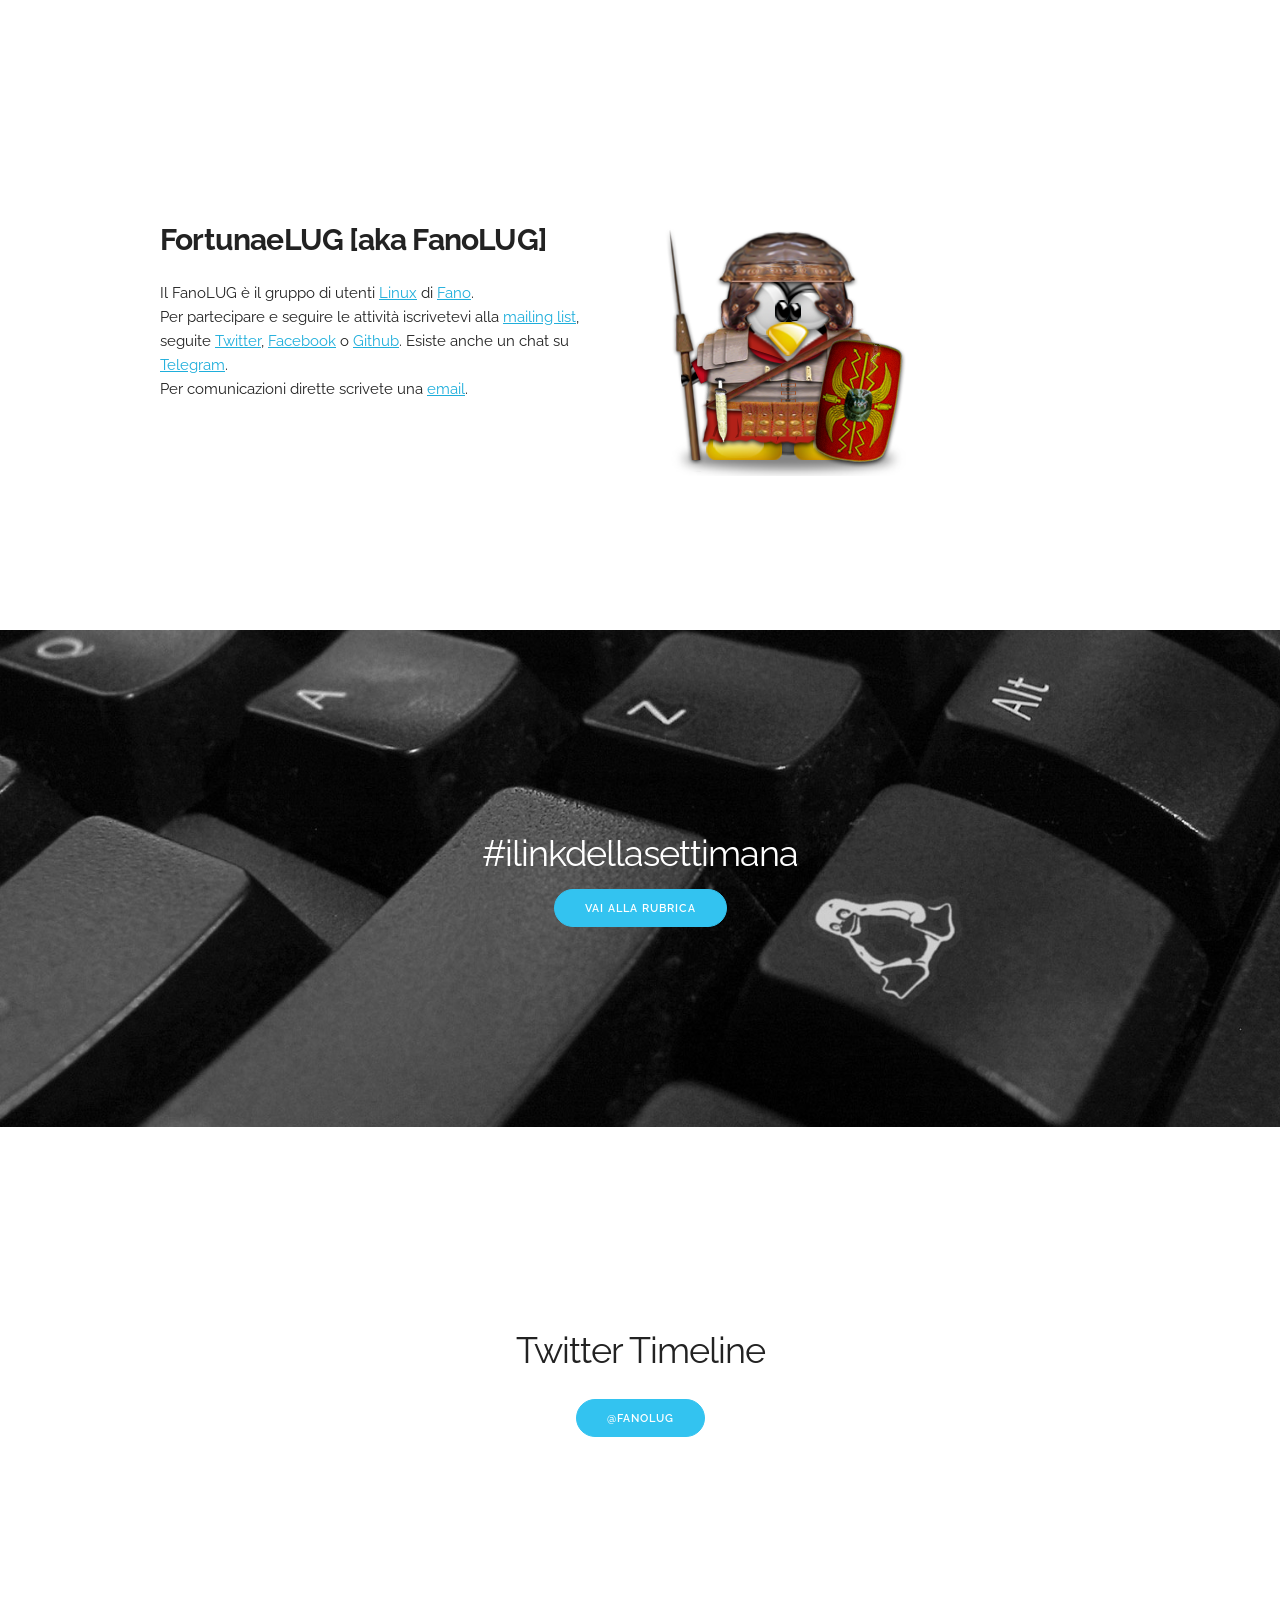
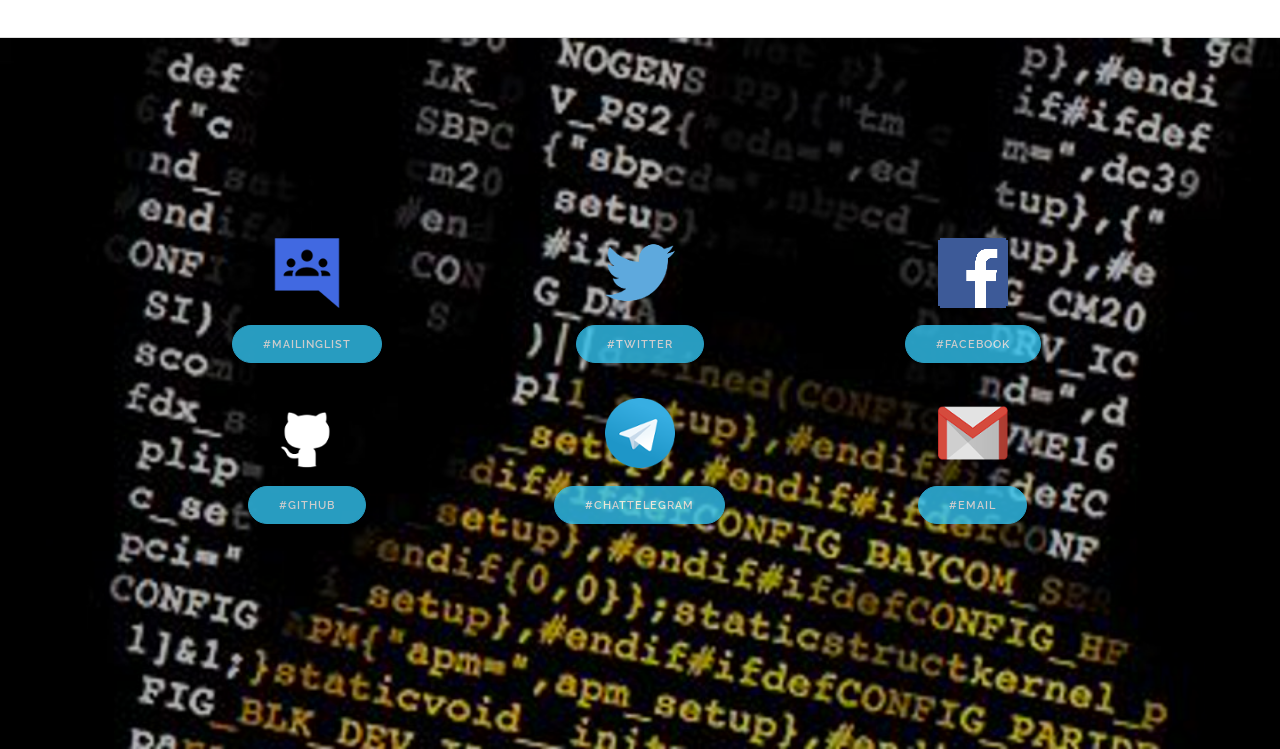
==== commit 949c7847: "new home page format" ====
--- a/sitonew/index.html
+++ b/sitonew/index.html
@@ -53,6 +53,30 @@
     </div>
   </div>
 
+  <div class="section categories">
+     <div class="container">
+      <h3 class="section-heading">#ilinkdellasettimana</h3>
+      <!-- <p class="section-description">Rubrica "I Link della Settimana"</p> -->
+      <div class="row">
+        <a class="button button-primary" href="https://groups.google.com/forum/#!searchin/fanolug/%5Bi$20link$20della$20settimana%5D%7Csort:date">Vai alla Rubrica</a>
+    <!--    <div class="one-half column category">
+          <img class="u-max-full-width" src="images/placeholder.png">
+        </div>
+        <div class="one-half column category">
+          <img class="u-max-full-width" src="images/placeholder.png">
+        </div> -->
+      </div>
+    </div>
+  </div>
+
+  <div class="section get-help">
+    <div class="container">
+      <h3 class="section-heading">Twitter Timeline</h3>
+      <p><a class="twitter-timeline" data-lang="it" data-width="800" data-height="1000" data-theme="light" href="https://twitter.com/fanolug"></a> <script async src="//platform.twitter.com/widgets.js" charset="utf-8"></script></p>
+      <a class="button button-primary" href="https://twitter.com/fanolug">@fanolug</a>
+    </div>
+  </div>
+
   <div class="section values">
     <div class="container">
       <div class="row">
@@ -86,33 +110,6 @@
     </div>
   </div>
 
-  <div class="section get-help">
-    <div class="container">
-      <h3 class="section-heading">Twitter Timeline</h3>
-      <p><a class="twitter-timeline" data-lang="it" data-width="800" data-height="1000" data-theme="light" href="https://twitter.com/fanolug"></a> <script async src="//platform.twitter.com/widgets.js" charset="utf-8"></script></p>
-      <a class="button button-primary" href="https://twitter.com/fanolug">@fanolug</a>
-    </div>
-  </div>
-
-  <div class="section categories">
-     <div class="container">
-      <h3 class="section-heading">#ilinkdellasettimana</h3>
-      <p class="section-description">Rubrica "I Link della Settimana"</p>
-      <div class="row">
-        <a class="button button-primary" href="https://groups.google.com/forum/#!searchin/fanolug/%5Bi$20link$20della$20settimana%5D%7Csort:date">Vai alla Rubrica</a>
-    <!--    <div class="one-half column category">
-          <img class="u-max-full-width" src="images/placeholder.png">
-        </div>
-        <div class="one-half column category">
-          <img class="u-max-full-width" src="images/placeholder.png">
-        </div> -->
-      </div>
-    </div>
-  </div>
-
-
-
-
 <!-- End Document
   –––––––––––––––––––––––––––––––––––––––––––––––––– -->
 </body>
